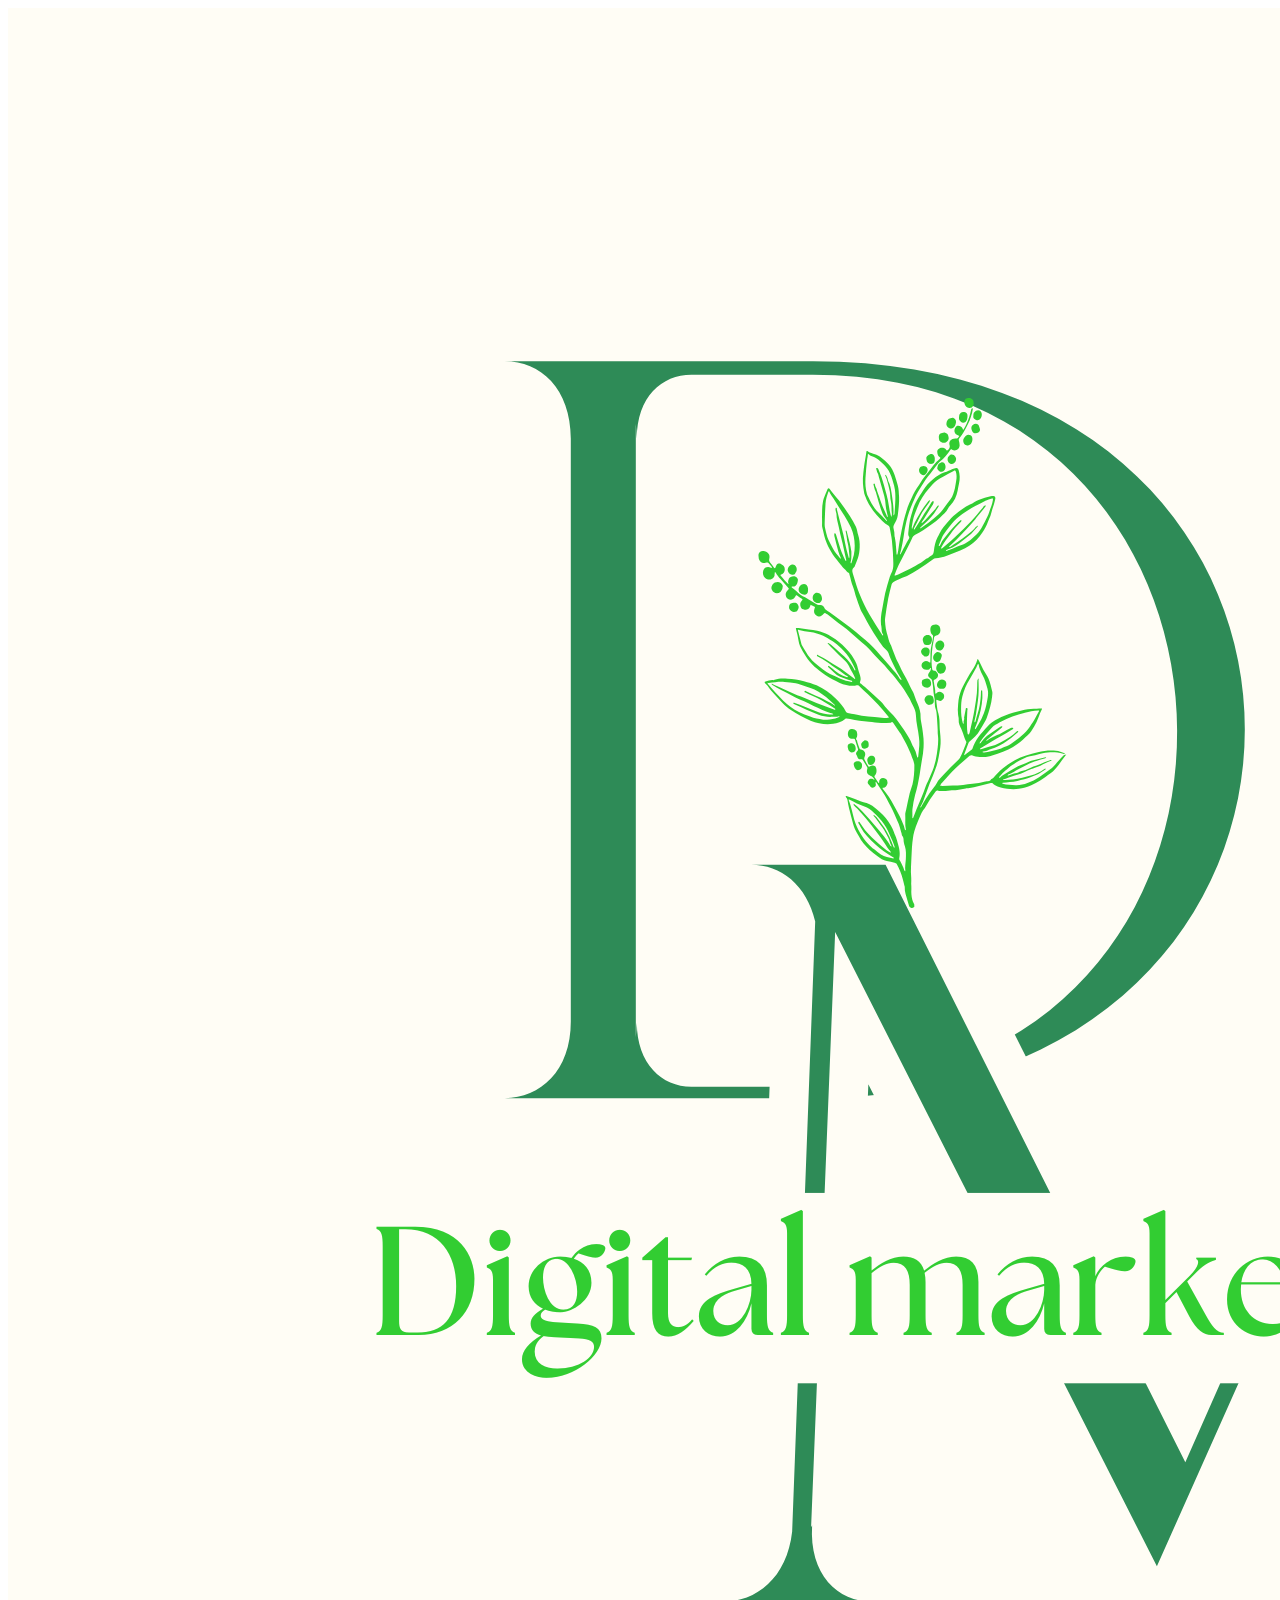
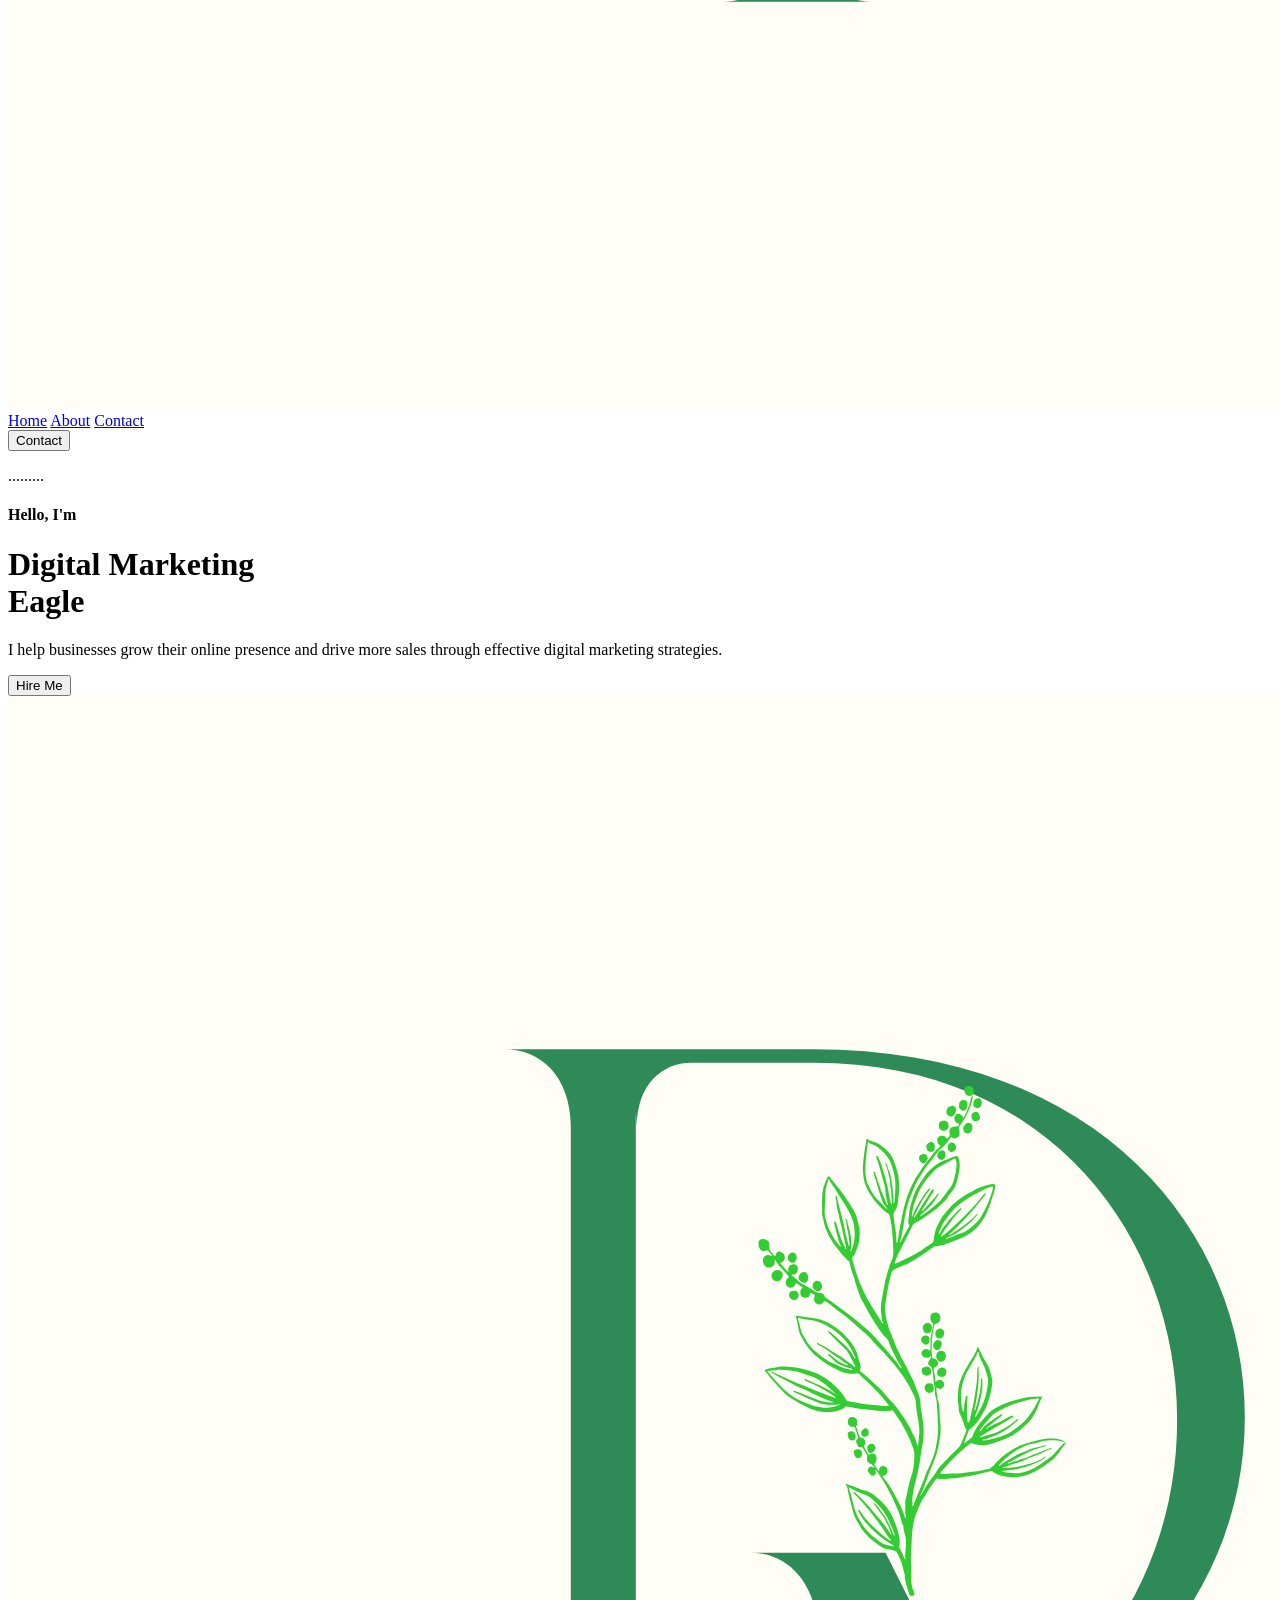
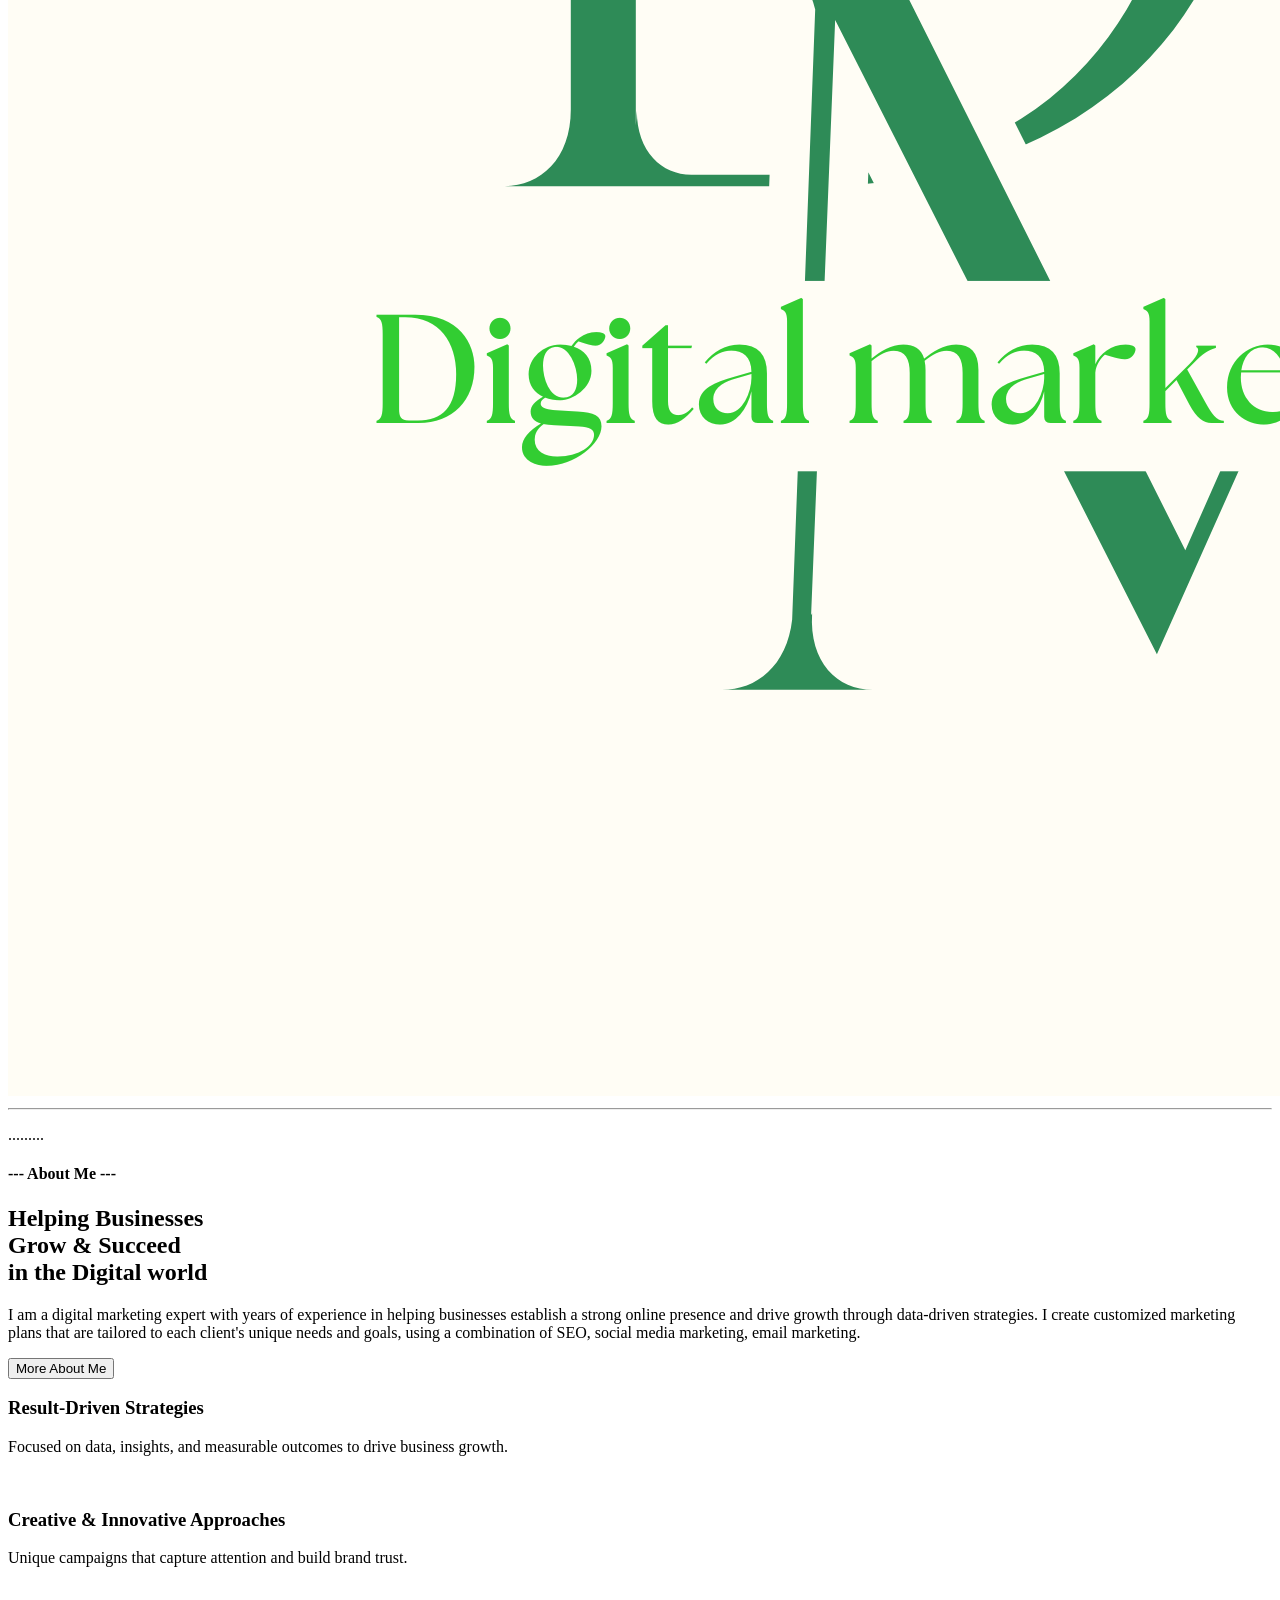
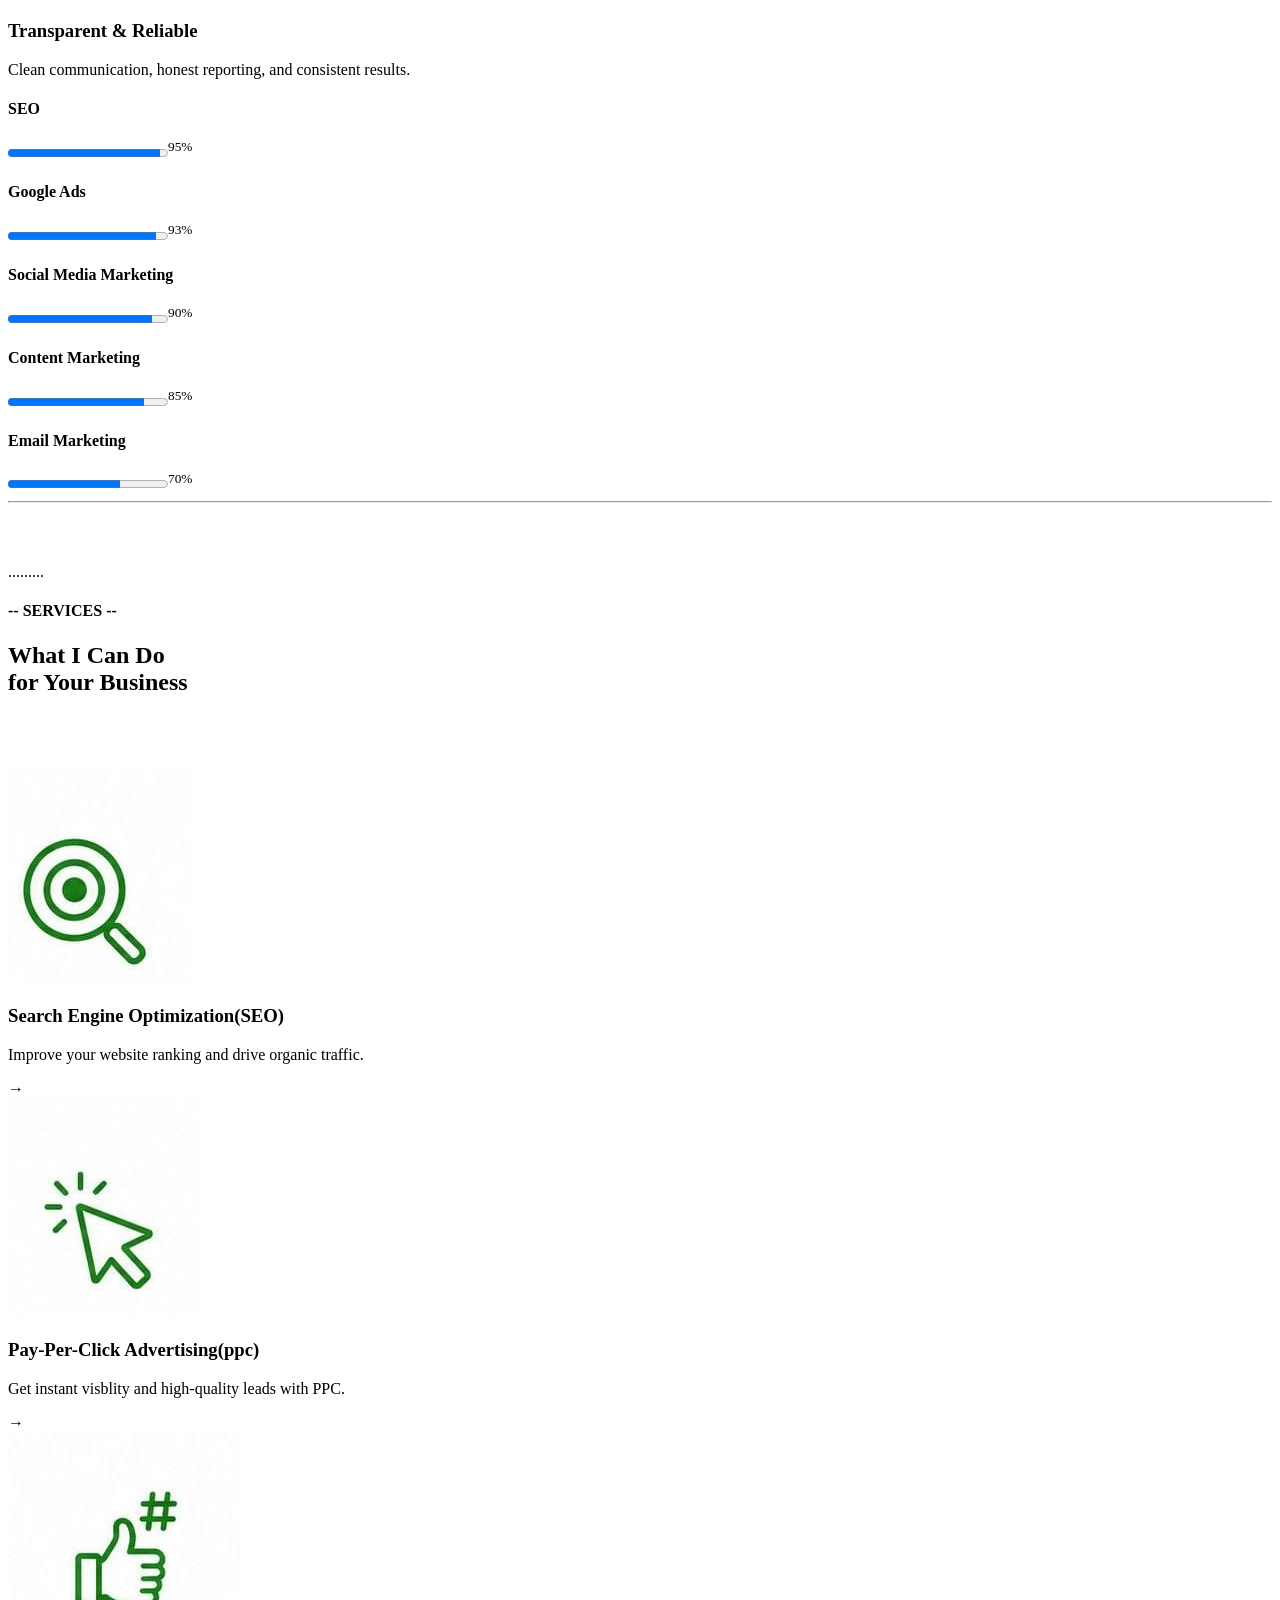
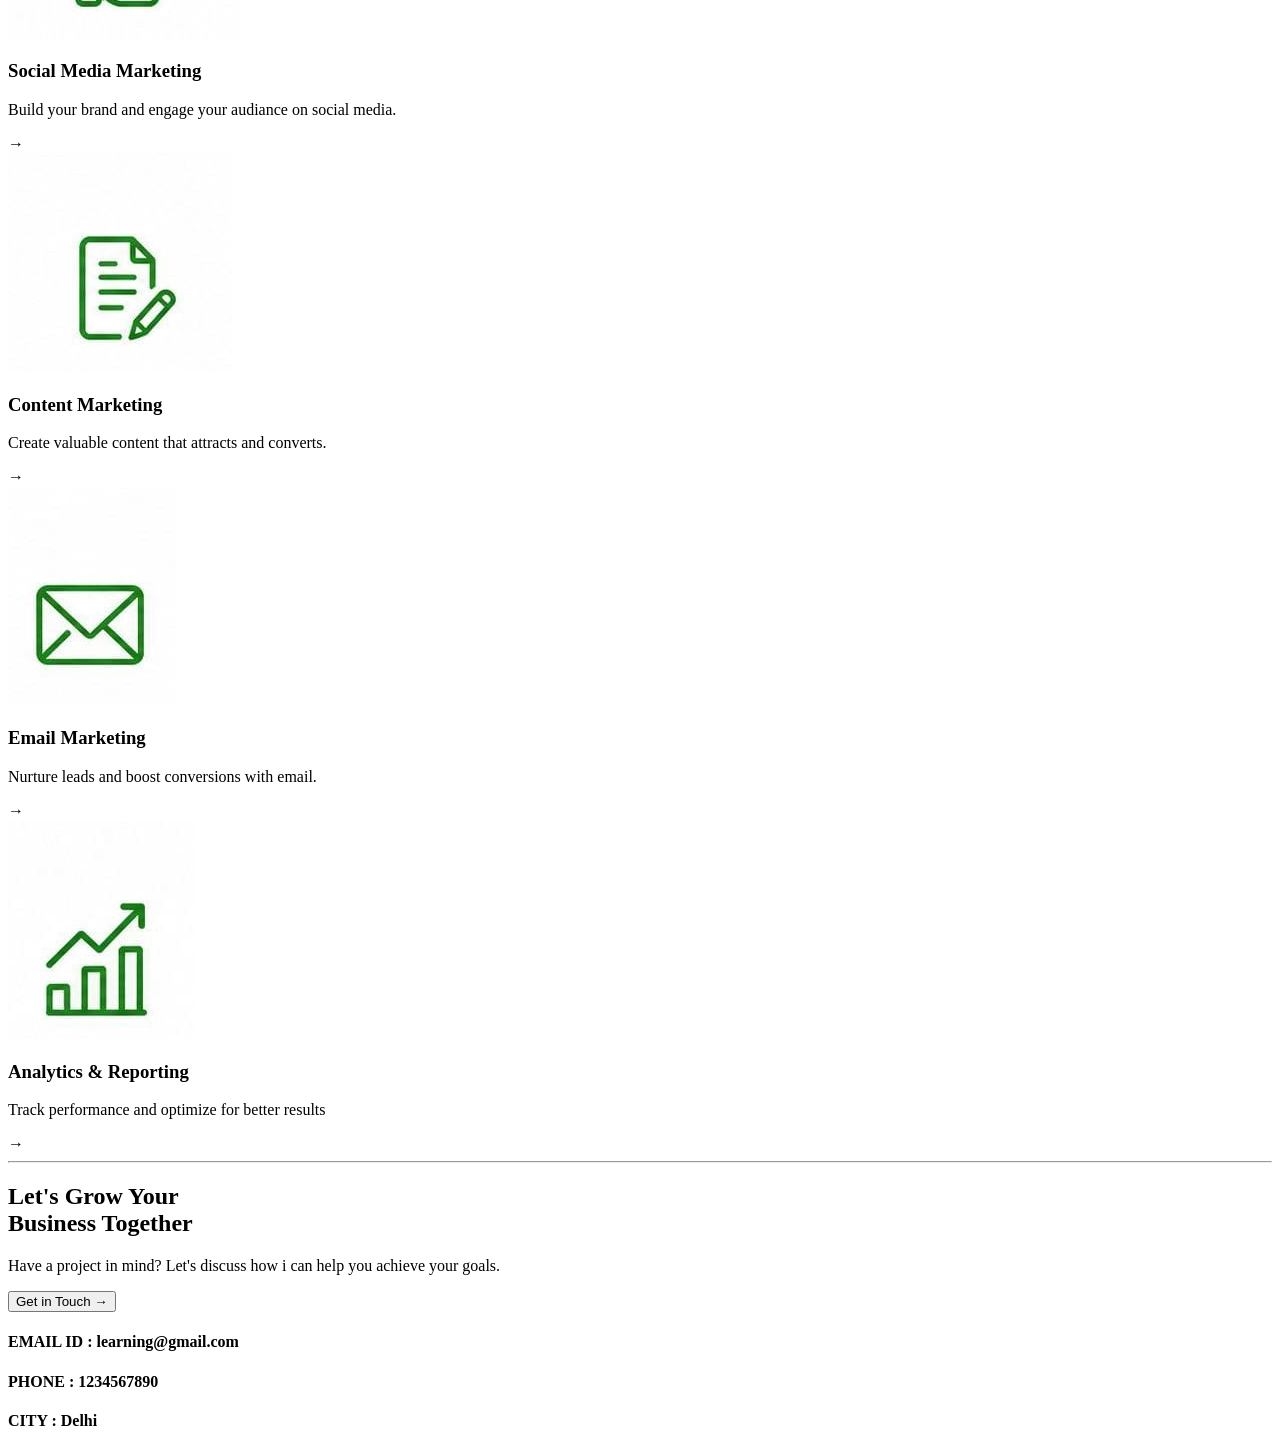
==== index.html @ 327dce09 "Add files via upload" ====
<!doctype html>
<html>
  <head>
    <title>Digital Marketing</title>
    <link rel="icon" href="dlogo.png" />
    <link rel="stylesheet" href="digital marketing home.css" />
  </head>
  <body>
    <!-------------------------------------------------------------------header-------------------------------------------------------------------------->
    <header>
      <img src="Dlogo.png" alt="logo" class="logo" />
      <nav>
        <a href="index.html">Home</a>
        <a href="about.html">About</a>
        <a href="contact.html">Contact</a>
      </nav>

      <a href="contact.html"><button class="headerbtn">Contact</button></a>
    </header>
    <!-----------------------------------------------------------------header end-------------------------------------------------------------------------->

    <!---container1--->

    <div class="container">
      <div class="hello">
        <p id="p1">.........</p>
        <h4 id="h4">Hello, I'm</h4>
        <h1>Digital Marketing <br /><span id="h1">Eagle</span></h1>

        <p>
          I help businesses grow their online presence and drive more sales
          through effective digital marketing strategies.
        </p>
        <button class="btn">Hire Me</button>
      </div>

      <div class="imglogo">
        <img src="Dlogo.png" alt="logo" class="logo" />
      </div>
    </div>

    <!---container1 end--->
    <hr />

    <!------------------------------------------------------about---------------------------------------------------------------------->

    <!---container2--->
    <div class="container2">
      <div class="about">
        <p id="h2">.........</p>
        <h4 id="h2">--- About Me ---</h4>
        <h2>
          Helping Businesses <br />
          Grow & Succeed <br />in the <span id="h2">Digital world </span>
        </h2>
        <p id="aboutme">
          I am a digital marketing expert with years of experience in helping
          businesses establish a strong online presence and drive growth through
          data-driven strategies. I create customized marketing plans that are
          tailored to each client's unique needs and goals, using a combination
          of SEO, social media marketing, email marketing.
        </p>
        <button class="headerbtn">More About Me</button>
      </div>

      <div class="result">
        <h3 id="underline">Result-Driven Strategies</h3>
        <p id="aboutme">
          Focused on data, insights, and measurable outcomes to drive business
          growth.
        </p>

        <br />
        <h3 id="underline">Creative & Innovative Approaches</h3>
        <p id="aboutme">
          Unique campaigns that capture attention and build brand trust.
        </p>

        <br />
        <h3 id="underline">Transparent & Reliable</h3>
        <p id="aboutme">
          Clean communication, honest reporting, and consistent results.
        </p>
      </div>

      <div class="audiance">
        <h4 id="underline">SEO</h4>
        <progress value="95" max="100"></progress><sup>95%</sup>
        <h4 id="underline">Google Ads</h4>
        <progress value="93" max="100"></progress><sup>93%</sup>
        <h4 id="underline">Social Media Marketing</h4>
        <progress value="90" max="100"></progress><sup>90%</sup>
        <h4 id="underline">Content Marketing</h4>
        <progress value="85" max="100"></progress><sup>85%</sup>
        <h4 id="underline">Email Marketing</h4>
        <progress value="70" max="100"></progress><sup>70%</sup>
      </div>
    </div>
    <hr />
    <br />
    <br />
    <!---------conataner2 end------->
    <!--------------------------------------------about end--------------------------------------------------------->

    <!--------------------------------------------Services---------------------------------------------------------->

    <div class="conatianer3">
      <p id="p1">.........</p>
      <h4 id="h4">-- SERVICES --</h4>
      <h2>
        What I Can Do <br />
        for <span id="h4">Your Business</span>
      </h2>

      <br />
      <br />
      <br />

      <div class="services">
        <section id="section">
          <img src="sco.jpeg" alt="SEO" />
          <h3 id="underline">Search Engine Optimization(SEO)</h3>
          <p id="aboutme">
            Improve your website ranking and drive organic traffic.
          </p>
          <span id="arow">&rarr;</span>
        </section>

        <section id="section">
          <img src="ppc.jpeg" alt="PCC" />
          <h3 id="underline">Pay-Per-Click Advertising(ppc)</h3>
          <p id="aboutme">
            Get instant visblity and high-quality leads with PPC.
          </p>
          <span id="arow">&rarr;</span>
        </section>

        <section id="section">
          <img src="media.jpeg" alt="Social Media" />
          <h3 id="underline">Social Media Marketing</h3>
          <p id="aboutme">
            Build your brand and engage your audiance on social media.
          </p>
          <span id="arow">&rarr;</span>
        </section>

        <section id="section">
          <img src="content.jpeg" alt="content" />
          <h3 id="underline">Content Marketing</h3>
          <p id="aboutme">
            Create valuable content that attracts and converts.
          </p>
          <span id="arow">&rarr;</span>
        </section>

        <section id="section">
          <img src="email.jpeg" alt="email" />
          <h3 id="underline">Email Marketing</h3>
          <p id="aboutme">Nurture leads and boost conversions with email.</p>
          <span id="arow">&rarr;</span>
        </section>

        <section id="section">
          <img src="analytic.jpeg" alt="analytic" />
          <h3 id="underline">Analytics & Reporting</h3>
          <p id="aboutme">Track performance and optimize for better results</p>
          <span id="arow">&rarr;</span>
        </section>
      </div>
    </div>
    <hr />

    <!-------------------------------services end ------------------------>

    <!--------------------------------GET IN TOUCH------------------------->
    <div class="container4">
      <div class="letsgrow">
        <section id="aboutplain">
          <h1 id="h1foot">Let's Grow Your <br />Business Together</h1>
          <p id="pfoot">
            Have a project in mind? Let's discuss how i can help you achieve
            your goals.
          </p>
        </section>
      </div>

      <div class="button">
        <a href="contact.html"
          ><button class="headerbtn">Get in Touch &rarr;</button></a
        >
      </div>

      <div class="newdelhi">
        <h4 id="h4foot">EMAIL ID : learning@gmail.com</h4>
        <h4 id="h4foot">PHONE : 1234567890</h4>
        <h4 id="h4foot">CITY : Delhi</h4>
      </div>
    </div>

    <!--------------------------------GET IN TOUCH end ------------------------->
  </body>
</html>
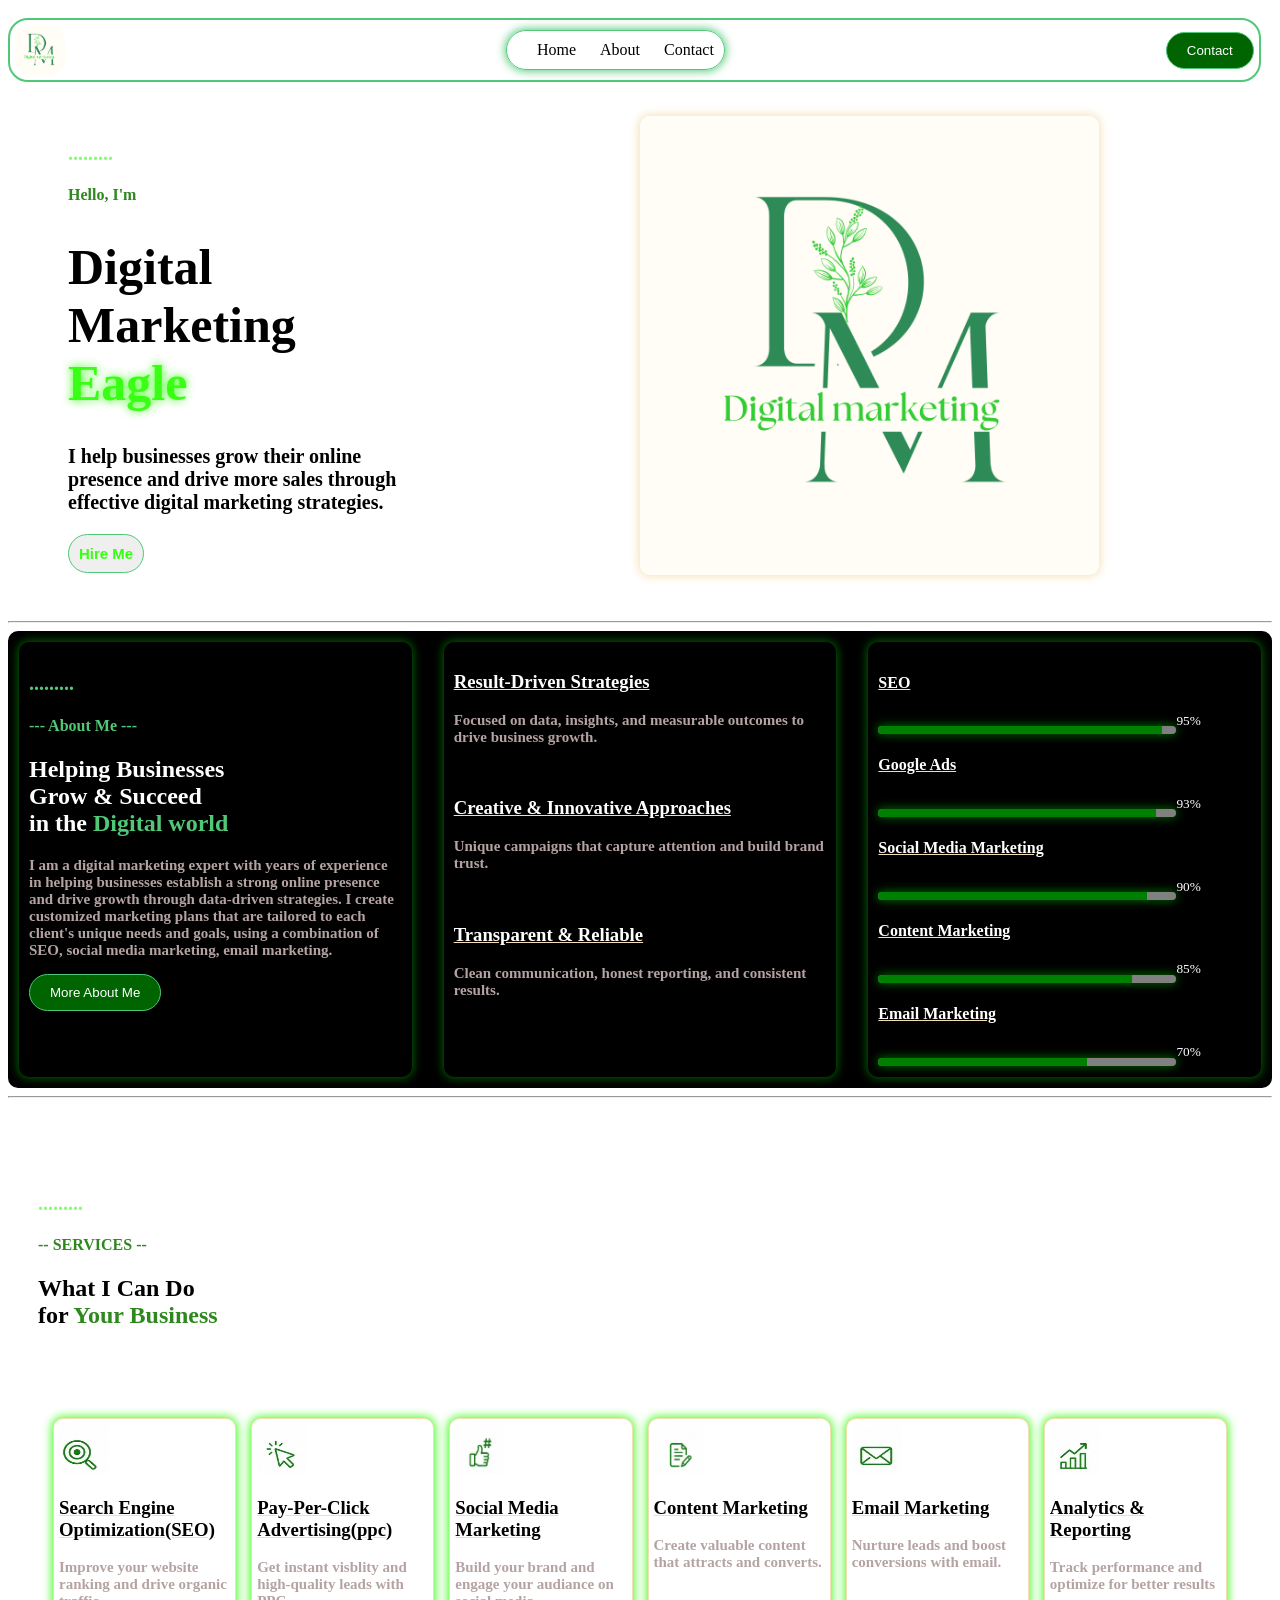
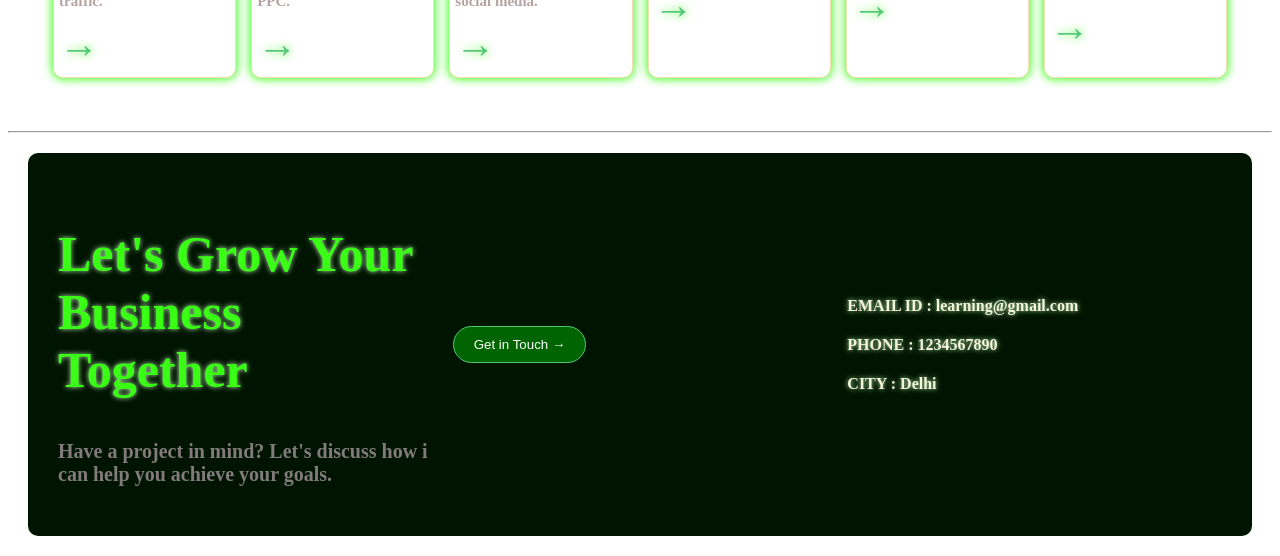
==== commit 381c74c7: "Update index.html" ====
--- a/index.html
+++ b/index.html
@@ -3,7 +3,7 @@
   <head>
     <title>Digital Marketing</title>
     <link rel="icon" href="dlogo.png" />
-    <link rel="stylesheet" href="digital marketing home.css" />
+    <link rel="stylesheet" href="index.css" />
   </head>
   <body>
     <!-------------------------------------------------------------------header-------------------------------------------------------------------------->
--- a/index.css
+++ b/index.css
@@ -0,0 +1,369 @@
+body {
+  padding-top: 10px;
+}
+
+header {
+  display: flex;
+  justify-content: space-between;
+  align-items: center;
+  padding: 5px;
+  background-color: white;
+  color: #f2f2f2;
+  border: 2px solid #50c878;
+  border-radius: 20px;
+
+  width: 98%;
+}
+nav {
+  border: 1px solid #50c878;
+  padding: 10px;
+  border-radius: 20px;
+  box-shadow: 0px 0px 10px 1px #50c878;
+}
+nav a {
+  color: black;
+  text-decoration: none;
+  margin-left: 20px;
+}
+a:hover {
+  color: #39ff14;
+  text-decoration-line: underline;
+}
+.headerbtn {
+  background-color: darkgreen;
+  color: white;
+  border: 1px solid #50c878;
+  padding: 10px 20px;
+  cursor: pointer;
+  border-radius: 20px;
+
+  transition-property: all;
+  transition-duration: 0.1s;
+  transition-delay: 0s;
+}
+.headerbtn:hover {
+  background-color: #50c878;
+  box-shadow: 0px 0px 10px 1px darkgreen;
+  text-decoration-line: underline;
+
+  scale: 1.05;
+}
+
+header img {
+  width: 50px;
+  height: 50px;
+
+  border-radius: 15px;
+}
+/* ==============================================================
+        HEADER
+        ============================================================ */
+
+/* ==============================================================
+        CONTAINER
+        ============================================================ */
+
+.container {
+  display: flex;
+  justify-content: space-between;
+  align-items: center;
+  padding: 20px;
+}
+
+.hello {
+  width: 30%;
+  margin-left: 20px;
+  padding: 20px;
+}
+
+.btn {
+  color: #39ff14;
+  border: 1px solid #50c878;
+
+  padding: 10px;
+  border-radius: 20px;
+  font-size: 15px;
+  font-weight: bold;
+  transition-property: all;
+  transition-duration: 0.1s;
+  transition-delay: 0s;
+}
+.btn:hover {
+  background-color: #39ff14;
+  color: white;
+  box-shadow: 0px 0px 10px 1px darkgreen;
+  text-decoration-line: underline;
+  scale: 1.05;
+}
+#p1 {
+  color: #88fc74;
+}
+#h4 {
+  color: #2e881e;
+  font-weight: bold;
+}
+
+h1 {
+  font-weight: 900;
+  font-size: 50px;
+}
+.imglogo {
+  width: 50%;
+}
+.imglogo img {
+  width: 75%;
+  height: 75%;
+  box-shadow: 0px 0px 10px 1px wheat;
+  border-radius: 10px;
+}
+p {
+  font-weight: 700;
+  font-size: 20px;
+}
+
+/* ==============================================================
+        CONTAINER
+        ============================================================ */
+
+/* ==============================================================
+        CONTAINER2
+        ============================================================ */
+
+.container2 {
+  display: grid;
+  grid-template-columns: repeat(3, 1fr);
+  background-color: black;
+  color: white;
+  gap: 30px;
+  padding: 10px;
+  border-radius: 10px;
+}
+#aboutme {
+  color: rgb(181, 163, 163);
+  font-size: 15px;
+}
+.about,
+.result,
+.audiance {
+  margin: 1px;
+  padding: 10px;
+  box-shadow: 0px 0px 10px 1px darkgreen;
+  border-radius: 10px;
+}
+
+progress {
+  border: 0px;
+  width: 80%;
+  border-radius: 50px;
+  background-color: #333;
+  height: 8px;
+  overflow: hidden;
+  box-shadow: 0px 0px 10px 1px darkgreen;
+}
+progress-bar {
+  height: 100%;
+  background-color: #00c853;
+}
+
+/* ==============================================================
+        CONTAINER2 end
+        ============================================================ */
+
+/* ==============================================================
+        CONTAINER3
+        ============================================================ */
+
+.conatianer3 {
+  padding: 30px;
+}
+
+.services {
+  display: grid;
+  grid-template-columns: repeat(6, 1fr);
+  gap: 5px;
+  padding: 5px;
+  margin: 5px;
+}
+#section {
+  background-color: white;
+  border: 0.5px solid wheat;
+  border-radius: 10px;
+  padding: 5px;
+  margin: 5px;
+  box-shadow: 0px 0px 10px 1px #39ff14;
+  transition-property: all;
+  transition-duration: 0.2s;
+  transition-delay: 0s;
+}
+#section:hover {
+  scale: 1.05;
+  box-shadow: 0px 0px 10px 1px #50c878;
+  cursor: pointer;
+}
+#section img {
+  width: 50px;
+  height: 50px;
+  border-radius: 10%;
+}
+
+/* ==============================================================
+        CONTAINER3
+        ============================================================ */
+
+/* ==============================================================
+        CONTAINER4
+        ============================================================ */
+
+.container4 {
+  display: grid;
+  grid-template-columns: repeat(3, 1fr);
+  background-color: rgb(0, 21, 1);
+  gap: 20px;
+  padding: 30px;
+  margin: 20px;
+  color: rgb(130, 123, 123);
+  align-items: center;
+  border-radius: 10px;
+}
+.letsgrow {
+  display: flex;
+  gap: 5px;
+}
+#h1foot {
+  color: #39ff14;
+  text-shadow: 0px 0px 5px #b8f1ae;
+}
+#h4foot {
+  color: beige;
+  text-shadow: 0px 0px 5px #b8f1ae;
+}
+#pfoot {
+  font-size: 20px;
+  font-weight: 600;
+}
+
+/* ==============================================================
+        CONTAINER4
+        ============================================================ */
+
+/* from inline css */
+
+#h1 {
+  color: #39ff14;
+  font-weight: 900;
+  font-size: 50px;
+  text-shadow: 0px 0px 10px #39ff14;
+}
+#h2 {
+  color: #50c878;
+}
+#arow {
+  color: #50c878;
+  font-weight: bolder;
+  font-size: 40px;
+  text-shadow: 0px 0px 10px #39ff14;
+}
+#underline {
+  text-decoration-line: underline;
+  text-decoration-color: wheat;
+  transition-property: all;
+  transition-duration: 0.2s;
+  transition-delay: 0s;
+}
+#underline:hover {
+  text-decoration-color: rgb(239, 190, 100);
+}
+
+/* ============================================================
+           RESPONSIVE STYLES 
+           
+           ============================================================ */
+
+@media (max-width: 1024px) {
+  .container {
+    flex-direction: column;
+    text-align: center;
+  }
+  .hello {
+    width: 90%;
+    margin: 0 auto;
+  }
+  .imglogo {
+    width: 70%;
+    margin-top: 20px;
+  }
+  h1 {
+    font-size: 36px;
+  }
+  #h1 {
+    font-size: 36px;
+  }
+  .container2 {
+    grid-template-columns: 1fr;
+  }
+  .services {
+    grid-template-columns: repeat(3, 1fr);
+  }
+  .container4 {
+    grid-template-columns: 1fr;
+    text-align: center;
+  }
+  .letsgrow {
+    justify-content: center;
+  }
+}
+
+@media (max-width: 768px) {
+  header {
+    flex-wrap: wrap;
+    width: 100%;
+    padding: 10px;
+  }
+  header img {
+    width: 40px;
+    height: 40px;
+  }
+  nav {
+    width: 100%;
+    text-align: center;
+    margin-top: 10px;
+  }
+  nav a {
+    margin: 0 10px;
+    display: inline-block;
+  }
+  .headerbtn {
+    padding: 8px 14px;
+    font-size: 14px;
+  }
+  .services {
+    grid-template-columns: repeat(2, 1fr);
+  }
+  h1 {
+    font-size: 28px;
+  }
+  #h1 {
+    font-size: 30px;
+  }
+  #arow {
+    font-size: 28px;
+  }
+}
+
+@media (max-width: 480px) {
+  .services {
+    grid-template-columns: 1fr;
+  }
+  .imglogo {
+    width: 90%;
+  }
+  .imglogo img {
+    width: 90%;
+    height: auto;
+  }
+  .hello {
+    width: 100%;
+    padding: 10px;
+    margin-left: 0;
+  }
+}
